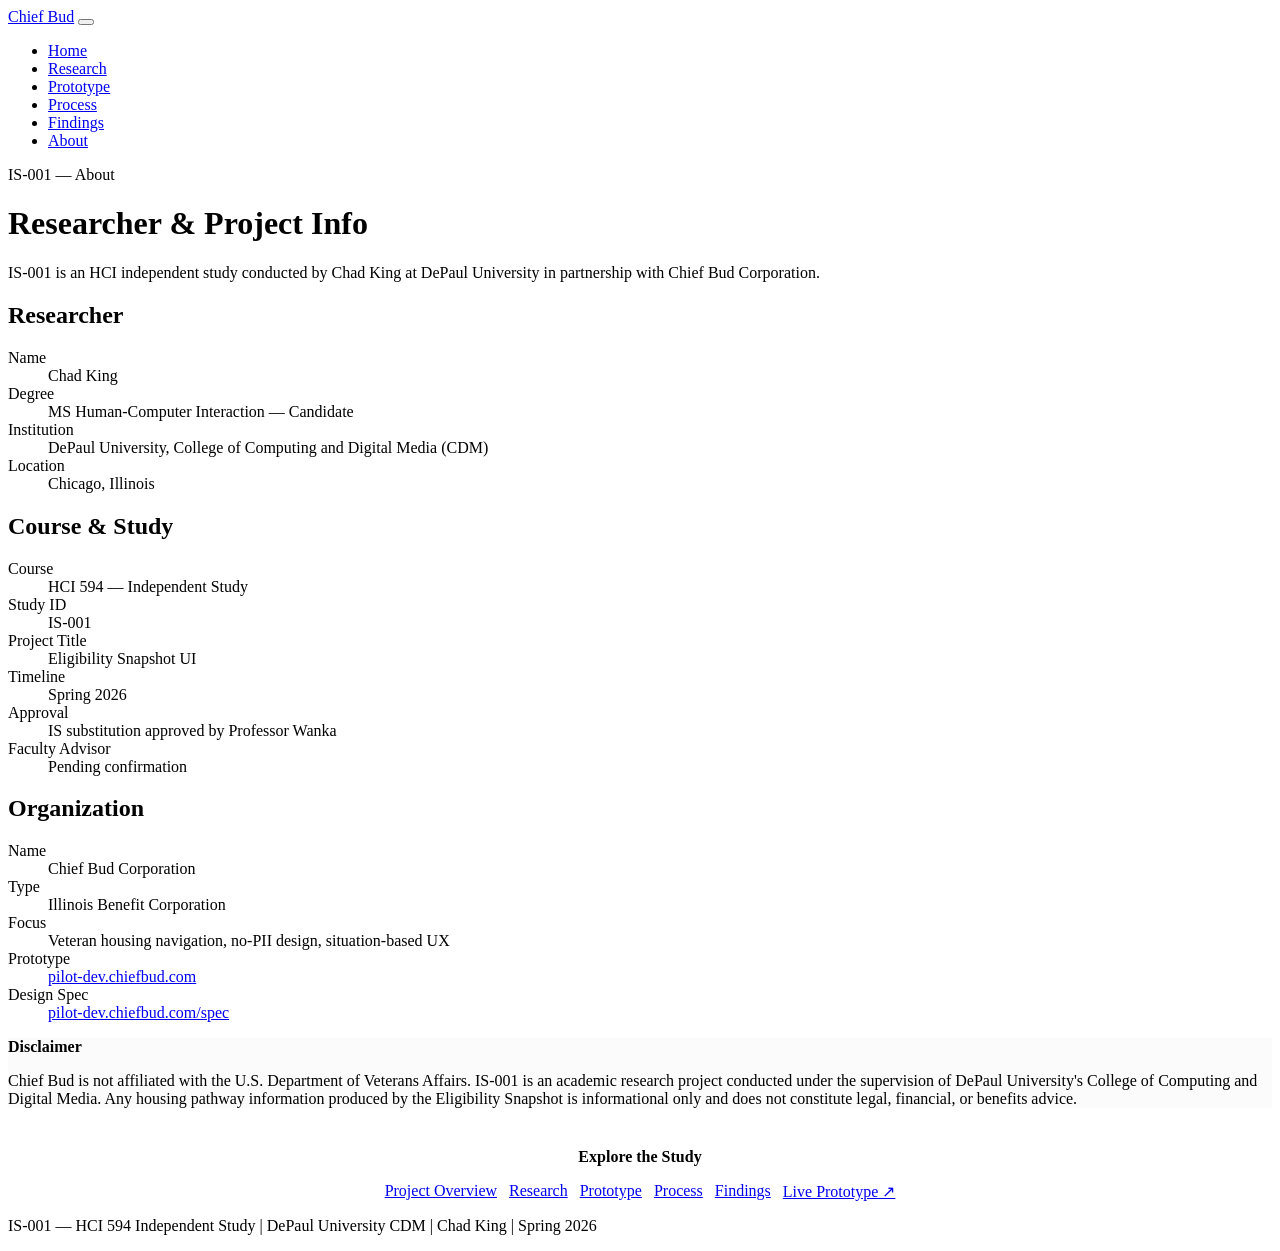
==== about.html @ e81b304a "feat: add about.html [IS-001 deploy]" ====
<!DOCTYPE html>
<html lang="en">
<head>
  <meta charset="UTF-8" />
  <meta name="viewport" content="width=device-width, initial-scale=1.0" />
  <title>About — IS-001 | DePaul HCI 594</title>
  <meta name="description" content="About IS-001: researcher Chad King, DePaul University HCI 594 Independent Study, Chief Bud Corporation, Spring 2026." />
  <link rel="stylesheet" href="assets/css/styles.css" />
</head>
<body>

  <!-- ===== NAV ===== -->
  <nav class="site-nav">
    <div class="nav-inner">
      <a href="index.html" class="nav-logo">Chief Bud</a>
      <button class="nav-toggle" aria-label="Toggle navigation" onclick="this.closest('nav').querySelector('.nav-links').classList.toggle('is-open')">
        <span></span><span></span><span></span>
      </button>
      <ul class="nav-links">
        <li><a href="index.html">Home</a></li>
        <li><a href="research.html">Research</a></li>
        <li><a href="prototype.html">Prototype</a></li>
        <li><a href="process.html">Process</a></li>
        <li><a href="findings.html">Findings</a></li>
        <li><a href="about.html" class="active">About</a></li>
      </ul>
    </div>
  </nav>

  <!-- ===== MAIN ===== -->
  <main class="site-main">
    <div class="container--narrow">

      <div class="page-header">
        <p class="page-header__eyebrow">IS-001 — About</p>
        <h1 class="page-header__title">Researcher &amp; Project Info</h1>
        <p class="page-header__desc">IS-001 is an HCI independent study conducted by Chad King at DePaul University in partnership with Chief Bud Corporation.</p>
      </div>

      <!-- Researcher -->
      <div class="about-card">
        <h2 class="about-card__heading">Researcher</h2>
        <dl class="dl-grid">
          <dt>Name</dt>
          <dd>Chad King</dd>
          <dt>Degree</dt>
          <dd>MS Human-Computer Interaction — Candidate</dd>
          <dt>Institution</dt>
          <dd>DePaul University, College of Computing and Digital Media (CDM)</dd>
          <dt>Location</dt>
          <dd>Chicago, Illinois</dd>
        </dl>
      </div>

      <!-- Course -->
      <div class="about-card">
        <h2 class="about-card__heading">Course &amp; Study</h2>
        <dl class="dl-grid">
          <dt>Course</dt>
          <dd>HCI 594 — Independent Study</dd>
          <dt>Study ID</dt>
          <dd>IS-001</dd>
          <dt>Project Title</dt>
          <dd>Eligibility Snapshot UI</dd>
          <dt>Timeline</dt>
          <dd>Spring 2026</dd>
          <dt>Approval</dt>
          <dd>IS substitution approved by Professor Wanka</dd>
          <dt>Faculty Advisor</dt>
          <dd>Pending confirmation</dd>
        </dl>
      </div>

      <!-- Organization -->
      <div class="about-card">
        <h2 class="about-card__heading">Organization</h2>
        <dl class="dl-grid">
          <dt>Name</dt>
          <dd>Chief Bud Corporation</dd>
          <dt>Type</dt>
          <dd>Illinois Benefit Corporation</dd>
          <dt>Focus</dt>
          <dd>Veteran housing navigation, no-PII design, situation-based UX</dd>
          <dt>Prototype</dt>
          <dd><a href="https://pilot-dev.chiefbud.com" target="_blank" rel="noopener">pilot-dev.chiefbud.com</a></dd>
          <dt>Design Spec</dt>
          <dd><a href="https://pilot-dev.chiefbud.com/spec" target="_blank" rel="noopener">pilot-dev.chiefbud.com/spec</a></dd>
        </dl>
      </div>

      <!-- Disclaimer -->
      <div class="about-card" style="border-color: rgba(163, 9%, 62%, 0.3); background-color: rgba(150,168,163,0.05);">
        <h2 class="about-card__heading" style="color: var(--color-text-muted); font-size: var(--text-base);">Disclaimer</h2>
        <p style="font-size: var(--text-sm); color: var(--color-text-muted); line-height: var(--leading-relaxed);">
          Chief Bud is not affiliated with the U.S. Department of Veterans Affairs. IS-001 is an academic research project conducted under the supervision of DePaul University's College of Computing and Digital Media. Any housing pathway information produced by the Eligibility Snapshot is informational only and does not constitute legal, financial, or benefits advice.
        </p>
      </div>

      <!-- Contact / Explore -->
      <div style="margin-top: 2.5rem; text-align: center;">
        <h2 class="section-title" style="font-size: var(--text-2xl); margin-bottom: 1rem;">Explore the Study</h2>
        <div style="display: flex; flex-wrap: wrap; gap: 0.75rem; justify-content: center;">
          <a href="index.html" class="btn btn--muted btn--md">Project Overview</a>
          <a href="research.html" class="btn btn--muted btn--md">Research</a>
          <a href="prototype.html" class="btn btn--muted btn--md">Prototype</a>
          <a href="process.html" class="btn btn--muted btn--md">Process</a>
          <a href="findings.html" class="btn btn--muted btn--md">Findings</a>
          <a href="https://pilot-dev.chiefbud.com" class="btn btn--primary btn--md" target="_blank" rel="noopener">Live Prototype ↗</a>
        </div>
      </div>

    </div>
  </main>

  <!-- ===== FOOTER ===== -->
  <footer class="site-footer">
    <p>IS-001 — HCI 594 Independent Study | DePaul University CDM | Chad King | Spring 2026</p>
  </footer>

</body>
</html>
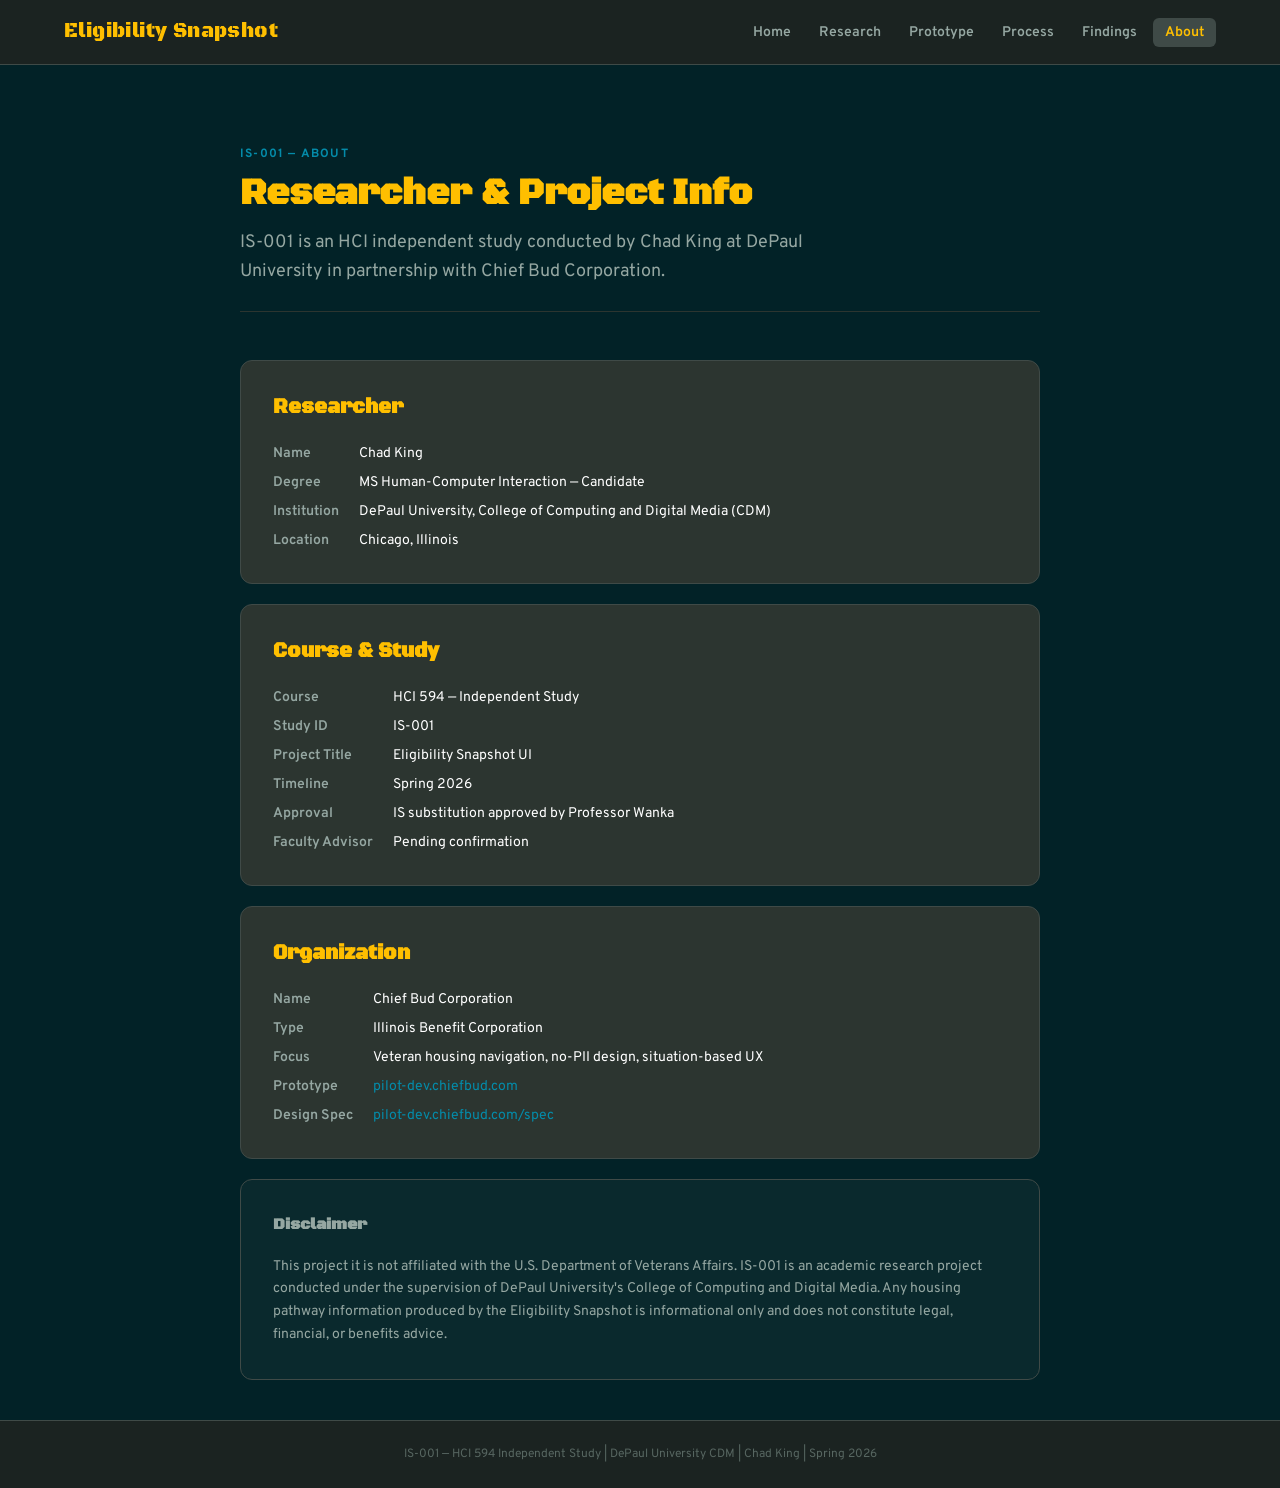
==== commit 37951301: "CDK-adjustments" ====
--- a/about.html
+++ b/about.html
@@ -12,7 +12,7 @@
   <!-- ===== NAV ===== -->
   <nav class="site-nav">
     <div class="nav-inner">
-      <a href="index.html" class="nav-logo">Chief Bud</a>
+      <a href="index.html" class="nav-logo">Eligibility Snapshot</a>
       <button class="nav-toggle" aria-label="Toggle navigation" onclick="this.closest('nav').querySelector('.nav-links').classList.toggle('is-open')">
         <span></span><span></span><span></span>
       </button>
@@ -92,22 +92,11 @@
       <div class="about-card" style="border-color: rgba(163, 9%, 62%, 0.3); background-color: rgba(150,168,163,0.05);">
         <h2 class="about-card__heading" style="color: var(--color-text-muted); font-size: var(--text-base);">Disclaimer</h2>
         <p style="font-size: var(--text-sm); color: var(--color-text-muted); line-height: var(--leading-relaxed);">
-          Chief Bud is not affiliated with the U.S. Department of Veterans Affairs. IS-001 is an academic research project conducted under the supervision of DePaul University's College of Computing and Digital Media. Any housing pathway information produced by the Eligibility Snapshot is informational only and does not constitute legal, financial, or benefits advice.
+          This project it is not affiliated with the U.S. Department of Veterans Affairs. IS-001 is an academic research project conducted under the supervision of DePaul University's College of Computing and Digital Media. Any housing pathway information produced by the Eligibility Snapshot is informational only and does not constitute legal, financial, or benefits advice.
         </p>
       </div>
 
-      <!-- Contact / Explore -->
-      <div style="margin-top: 2.5rem; text-align: center;">
-        <h2 class="section-title" style="font-size: var(--text-2xl); margin-bottom: 1rem;">Explore the Study</h2>
-        <div style="display: flex; flex-wrap: wrap; gap: 0.75rem; justify-content: center;">
-          <a href="index.html" class="btn btn--muted btn--md">Project Overview</a>
-          <a href="research.html" class="btn btn--muted btn--md">Research</a>
-          <a href="prototype.html" class="btn btn--muted btn--md">Prototype</a>
-          <a href="process.html" class="btn btn--muted btn--md">Process</a>
-          <a href="findings.html" class="btn btn--muted btn--md">Findings</a>
-          <a href="https://pilot-dev.chiefbud.com" class="btn btn--primary btn--md" target="_blank" rel="noopener">Live Prototype ↗</a>
-        </div>
-      </div>
+
 
     </div>
   </main>
--- a/assets/css/styles.css
+++ b/assets/css/styles.css
@@ -0,0 +1,1228 @@
+/* ============================================================
+   Chief Bud Design System — globals.css
+   IS-001 Eligibility Snapshot UI — DePaul HCI 594
+   ============================================================ */
+
+@import url('https://fonts.googleapis.com/css2?family=Black+Ops+One&family=Overpass:wght@400;600;700&display=swap');
+
+:root {
+  /* Brand Colors */
+  --color-cb-gold: hsl(45, 100%, 50%);
+  --color-cb-purple: hsl(267, 48%, 25%);
+  --color-cb-blue: hsl(191, 95%, 34%);
+  --color-cb-red: hsl(4, 71%, 62%);
+  --color-cb-green: hsl(188, 91%, 8%);
+  --color-cb-drab: hsl(119, 22%, 45%);
+  --color-cb-white: #FFFFFF;
+  --color-cb-black: #000000;
+
+  /* Grey Scale */
+  --color-cb-grey-950: hsl(163, 21%, 6%);
+  --color-cb-grey-900: hsl(165, 13%, 12%);
+  --color-cb-grey-800: hsl(147, 9%, 19%);
+  --color-cb-grey-700: hsl(164, 8%, 27%);
+  --color-cb-grey-600: hsl(160, 8%, 37%);
+  --color-cb-grey-500: hsl(161, 7%, 46%);
+  --color-cb-grey-400: hsl(163, 9%, 62%);
+  --color-cb-grey-300: hsl(164, 9%, 77%);
+  --color-cb-grey-200: hsl(163, 11%, 88%);
+  --color-cb-grey-100: hsl(165, 13%, 94%);
+  --color-cb-grey-50: hsl(180, 12%, 97%);
+
+  /* Semantic Aliases */
+  --color-surface: hsl(188, 91%, 8%);
+  --color-surface-raised: hsl(165, 13%, 12%);
+  --color-surface-card: hsl(147, 9%, 19%);
+  --color-primary: hsl(45, 100%, 50%);
+  --color-primary-fg: hsl(0, 0%, 0%);
+  --color-text-base: hsl(0, 0%, 100%);
+  --color-text-muted: hsl(163, 9%, 62%);
+  --color-text-subtle: hsl(160, 8%, 37%);
+  --color-border: hsl(164, 8%, 27%);
+  --color-border-subtle: hsl(147, 9%, 19%);
+  --color-accent: hsl(191, 95%, 34%);
+  --color-destructive: hsl(4, 71%, 62%);
+
+  /* Typography */
+  --font-display: 'Black Ops One', serif;
+  --font-sans: 'Overpass', sans-serif;
+
+  /* Type Scale */
+  --text-6xl: 3.75rem;
+  --text-5xl: 3rem;
+  --text-4xl: 2.25rem;
+  --text-3xl: 1.875rem;
+  --text-2xl: 1.5rem;
+  --text-xl: 1.25rem;
+  --text-lg: 1.125rem;
+  --text-base: 1rem;
+  --text-sm: 0.875rem;
+  --text-xs: 0.75rem;
+
+  /* Line Heights */
+  --leading-tight: 1.25;
+  --leading-snug: 1.375;
+  --leading-normal: 1.5;
+  --leading-relaxed: 1.625;
+}
+
+/* ============================================================
+   Reset & Base
+   ============================================================ */
+
+*, *::before, *::after {
+  box-sizing: border-box;
+  margin: 0;
+  padding: 0;
+}
+
+html {
+  font-size: 16px;
+  scroll-behavior: smooth;
+}
+
+body {
+  font-family: var(--font-sans);
+  font-size: var(--text-base);
+  line-height: var(--leading-normal);
+  color: var(--color-text-base);
+  background-color: var(--color-surface);
+  min-height: 100vh;
+  display: flex;
+  flex-direction: column;
+}
+
+a {
+  color: var(--color-accent);
+  text-decoration: none;
+  transition: color 120ms ease;
+}
+
+a:hover {
+  color: var(--color-primary);
+}
+
+img {
+  max-width: 100%;
+  height: auto;
+}
+
+/* ============================================================
+   Navigation
+   ============================================================ */
+
+.site-nav {
+  background-color: var(--color-surface-raised);
+  border-bottom: 1px solid var(--color-border);
+  position: sticky;
+  top: 0;
+  z-index: 100;
+}
+
+.nav-inner {
+  max-width: 1200px;
+  margin: 0 auto;
+  padding: 0 1.5rem;
+  display: flex;
+  align-items: center;
+  justify-content: space-between;
+  height: 64px;
+  gap: 2rem;
+}
+
+.nav-logo {
+  font-family: var(--font-display);
+  font-size: var(--text-xl);
+  color: var(--color-primary);
+  text-decoration: none;
+  white-space: nowrap;
+  letter-spacing: 0.02em;
+}
+
+.nav-logo:hover {
+  color: var(--color-primary);
+  opacity: 0.85;
+}
+
+.nav-links {
+  display: flex;
+  align-items: center;
+  gap: 0.25rem;
+  list-style: none;
+  flex-wrap: wrap;
+}
+
+.nav-links a {
+  font-family: var(--font-sans);
+  font-size: var(--text-sm);
+  font-weight: 600;
+  color: var(--color-text-muted);
+  text-decoration: none;
+  padding: 0.375rem 0.75rem;
+  border-radius: 6px;
+  transition: color 120ms ease, background-color 120ms ease;
+}
+
+.nav-links a:hover,
+.nav-links a.active {
+  color: var(--color-text-base);
+  background-color: var(--color-border);
+}
+
+.nav-links a.active {
+  color: var(--color-primary);
+}
+
+.nav-toggle {
+  display: none;
+  background: none;
+  border: none;
+  cursor: pointer;
+  padding: 0.5rem;
+  color: var(--color-text-base);
+}
+
+.nav-toggle span {
+  display: block;
+  width: 22px;
+  height: 2px;
+  background-color: currentColor;
+  margin: 5px 0;
+  transition: 120ms ease;
+}
+
+/* ============================================================
+   Main Content
+   ============================================================ */
+
+.site-main {
+  flex: 1;
+  padding: 2.5rem 1.5rem;
+}
+
+.container {
+  max-width: 1200px;
+  margin: 0 auto;
+}
+
+.container--narrow {
+  max-width: 800px;
+  margin: 0 auto;
+}
+
+/* ============================================================
+   Footer
+   ============================================================ */
+
+.site-footer {
+  background-color: var(--color-surface-raised);
+  border-top: 1px solid var(--color-border);
+  padding: 1.5rem;
+  text-align: center;
+}
+
+.site-footer p {
+  font-family: var(--font-sans);
+  font-size: var(--text-xs);
+  color: var(--color-text-subtle);
+  line-height: var(--leading-relaxed);
+}
+
+/* ============================================================
+   Hero Section
+   ============================================================ */
+
+.hero {
+  text-align: center;
+  padding: 4rem 0 3rem;
+}
+
+.hero__title {
+  font-family: var(--font-display);
+  font-size: var(--text-5xl);
+  color: var(--color-primary);
+  line-height: var(--leading-tight);
+  margin-bottom: 1rem;
+  letter-spacing: 0.02em;
+}
+
+.hero__subtitle {
+  font-family: var(--font-sans);
+  font-size: var(--text-xl);
+  color: var(--color-text-muted);
+  line-height: var(--leading-relaxed);
+  max-width: 640px;
+  margin: 0 auto 2.5rem;
+}
+
+/* ============================================================
+   Cards
+   ============================================================ */
+
+.card {
+  background-color: var(--color-surface-card);
+  border: 1px solid var(--color-border);
+  border-radius: 12px;
+  padding: 1.75rem;
+}
+
+.card__label {
+  font-family: var(--font-sans);
+  font-size: var(--text-xs);
+  font-weight: 700;
+  text-transform: uppercase;
+  letter-spacing: 0.1em;
+  color: var(--color-primary);
+  margin-bottom: 0.5rem;
+}
+
+.card__title {
+  font-family: var(--font-sans);
+  font-size: var(--text-xl);
+  font-weight: 700;
+  color: var(--color-text-base);
+  margin-bottom: 0.75rem;
+  line-height: var(--leading-snug);
+}
+
+.card__body {
+  font-family: var(--font-sans);
+  font-size: var(--text-base);
+  color: var(--color-text-muted);
+  line-height: var(--leading-relaxed);
+}
+
+.card-grid {
+  display: grid;
+  gap: 1.25rem;
+}
+
+.card-grid--2 {
+  grid-template-columns: repeat(2, 1fr);
+}
+
+.card-grid--3 {
+  grid-template-columns: repeat(3, 1fr);
+}
+
+/* ============================================================
+   Buttons
+   ============================================================ */
+
+.btn {
+  display: inline-flex;
+  align-items: center;
+  justify-content: center;
+  gap: 0.5rem;
+  font-family: var(--font-sans);
+  font-weight: 600;
+  border: none;
+  cursor: pointer;
+  text-decoration: none;
+  transition: background-color 120ms ease, transform 120ms ease;
+  white-space: nowrap;
+}
+
+.btn:active {
+  transform: scale(0.96);
+}
+
+/* Sizes */
+.btn--sm {
+  padding: 6px 12px;
+  font-size: 13px;
+  border-radius: 6px;
+}
+
+.btn--md {
+  padding: 10px 18px;
+  font-size: 15px;
+  border-radius: 8px;
+}
+
+.btn--lg {
+  padding: 14px 24px;
+  font-size: 17px;
+  border-radius: 10px;
+}
+
+/* Tones */
+.btn--primary {
+  background-color: var(--color-primary);
+  color: var(--color-primary-fg);
+}
+
+.btn--primary:hover {
+  background-color: #E6AC00;
+  color: var(--color-primary-fg);
+}
+
+.btn--accent {
+  background-color: var(--color-accent);
+  color: #FFFFFF;
+}
+
+.btn--accent:hover {
+  background-color: #037A94;
+  color: #FFFFFF;
+}
+
+.btn--destructive {
+  background-color: var(--color-destructive);
+  color: #FFFFFF;
+}
+
+.btn--destructive:hover {
+  background-color: #D0534A;
+  color: #FFFFFF;
+}
+
+.btn--muted {
+  background-color: var(--color-text-subtle);
+  color: #FFFFFF;
+}
+
+.btn--muted:hover {
+  background-color: #4A5754;
+  color: #FFFFFF;
+}
+
+/* ============================================================
+   Section Headings
+   ============================================================ */
+
+.section-title {
+  font-family: var(--font-display);
+  font-size: var(--text-3xl);
+  color: var(--color-primary);
+  line-height: var(--leading-tight);
+  margin-bottom: 0.5rem;
+}
+
+.section-subtitle {
+  font-size: var(--text-base);
+  color: var(--color-text-muted);
+  margin-bottom: 2rem;
+  max-width: 640px;
+}
+
+.section-block {
+  margin-bottom: 3.5rem;
+}
+
+/* ============================================================
+   Tables
+   ============================================================ */
+
+.table-wrap {
+  overflow-x: auto;
+  border-radius: 10px;
+  border: 1px solid var(--color-border);
+}
+
+table {
+  width: 100%;
+  border-collapse: collapse;
+  font-size: var(--text-sm);
+}
+
+thead {
+  background-color: var(--color-surface-raised);
+}
+
+thead th {
+  font-family: var(--font-sans);
+  font-weight: 700;
+  font-size: var(--text-xs);
+  text-transform: uppercase;
+  letter-spacing: 0.08em;
+  color: var(--color-text-muted);
+  padding: 0.75rem 1rem;
+  text-align: left;
+  border-bottom: 1px solid var(--color-border);
+  white-space: nowrap;
+}
+
+tbody tr {
+  border-bottom: 1px solid var(--color-border-subtle);
+  transition: background-color 120ms ease;
+}
+
+tbody tr:last-child {
+  border-bottom: none;
+}
+
+tbody tr:hover {
+  background-color: var(--color-surface-raised);
+}
+
+tbody td {
+  padding: 0.875rem 1rem;
+  color: var(--color-text-base);
+  vertical-align: top;
+  line-height: var(--leading-relaxed);
+}
+
+/* ============================================================
+   Badges / Status
+   ============================================================ */
+
+.badge {
+  display: inline-flex;
+  align-items: center;
+  padding: 3px 10px;
+  border-radius: 999px;
+  font-size: var(--text-xs);
+  font-weight: 700;
+  text-transform: uppercase;
+  letter-spacing: 0.08em;
+}
+
+.badge--complete {
+  background-color: rgba(90, 140, 90, 0.2);
+  color: #7EC87E;
+}
+
+.badge--in-progress {
+  background-color: rgba(4, 139, 168, 0.2);
+  color: var(--color-accent);
+}
+
+.badge--pending {
+  background-color: rgba(150, 168, 163, 0.15);
+  color: var(--color-text-muted);
+}
+
+/* ============================================================
+   Severity indicators
+   ============================================================ */
+
+.sev {
+  display: inline-flex;
+  align-items: center;
+  gap: 0.35rem;
+  font-size: var(--text-xs);
+  font-weight: 700;
+}
+
+.sev--1 { color: var(--color-text-muted); }
+.sev--2 { color: var(--color-cb-gold); }
+.sev--3 { color: var(--color-destructive); }
+.sev--4 { color: #FF4136; }
+
+/* ============================================================
+   Banner / Alert
+   ============================================================ */
+
+.banner {
+  padding: 1rem 1.5rem;
+  border-radius: 10px;
+  border: 1px solid;
+  margin-bottom: 2rem;
+  font-size: var(--text-sm);
+  line-height: var(--leading-relaxed);
+}
+
+.banner--accent {
+  background-color: rgba(4, 139, 168, 0.12);
+  border-color: rgba(4, 139, 168, 0.4);
+  color: #6BD6EC;
+}
+
+/* ============================================================
+   Color Swatches
+   ============================================================ */
+
+.swatch-grid {
+  display: flex;
+  flex-wrap: wrap;
+  gap: 0.75rem;
+  margin-top: 0.75rem;
+}
+
+.swatch {
+  display: flex;
+  flex-direction: column;
+  align-items: center;
+  gap: 0.375rem;
+}
+
+.swatch__color {
+  width: 56px;
+  height: 56px;
+  border-radius: 8px;
+  border: 1px solid var(--color-border);
+}
+
+.swatch__label {
+  font-size: var(--text-xs);
+  color: var(--color-text-muted);
+  text-align: center;
+  line-height: 1.3;
+}
+
+/* ============================================================
+   Detail / Info Lists
+   ============================================================ */
+
+.info-list {
+  list-style: none;
+  display: flex;
+  flex-direction: column;
+  gap: 0.625rem;
+}
+
+.info-list li {
+  display: flex;
+  gap: 0.5rem;
+  font-size: var(--text-sm);
+  line-height: var(--leading-relaxed);
+  color: var(--color-text-muted);
+}
+
+.info-list li::before {
+  content: '›';
+  color: var(--color-primary);
+  font-weight: 700;
+  flex-shrink: 0;
+  margin-top: 1px;
+}
+
+.dl-grid {
+  display: grid;
+  grid-template-columns: auto 1fr;
+  gap: 0.5rem 1.25rem;
+  font-size: var(--text-sm);
+}
+
+.dl-grid dt {
+  color: var(--color-text-muted);
+  font-weight: 600;
+  white-space: nowrap;
+}
+
+.dl-grid dd {
+  color: var(--color-text-base);
+}
+
+/* ============================================================
+   Divider
+   ============================================================ */
+
+.divider {
+  border: none;
+  border-top: 1px solid var(--color-border);
+  margin: 2.5rem 0;
+}
+
+/* ============================================================
+   Page header strip
+   ============================================================ */
+
+.page-header {
+  padding: 2.5rem 0 1.5rem;
+  border-bottom: 1px solid var(--color-border-subtle);
+  margin-bottom: 3rem;
+}
+
+.page-header__eyebrow {
+  font-size: var(--text-xs);
+  font-weight: 700;
+  text-transform: uppercase;
+  letter-spacing: 0.1em;
+  color: var(--color-accent);
+  margin-bottom: 0.5rem;
+}
+
+.page-header__title {
+  font-family: var(--font-display);
+  font-size: var(--text-4xl);
+  color: var(--color-primary);
+  line-height: var(--leading-tight);
+  margin-bottom: 0.75rem;
+}
+
+.page-header__desc {
+  font-size: var(--text-lg);
+  color: var(--color-text-muted);
+  max-width: 640px;
+  line-height: var(--leading-relaxed);
+}
+
+/* ============================================================
+   Artifact cards
+   ============================================================ */
+
+.artifact-card {
+  background-color: var(--color-surface-card);
+  border: 1px solid var(--color-border);
+  border-radius: 12px;
+  padding: 1.5rem;
+}
+
+.artifact-card__id {
+  font-size: var(--text-xs);
+  font-weight: 700;
+  letter-spacing: 0.1em;
+  color: var(--color-accent);
+  margin-bottom: 0.25rem;
+  text-transform: uppercase;
+}
+
+.artifact-card__title {
+  font-size: var(--text-lg);
+  font-weight: 700;
+  color: var(--color-text-base);
+  margin-bottom: 0.5rem;
+}
+
+.artifact-card__desc {
+  font-size: var(--text-sm);
+  color: var(--color-text-muted);
+  margin-bottom: 1rem;
+  line-height: var(--leading-relaxed);
+}
+
+.artifact-card__status {
+  display: inline-flex;
+  align-items: center;
+  gap: 0.4rem;
+  font-size: var(--text-xs);
+  font-weight: 600;
+  color: var(--color-text-subtle);
+}
+
+.artifact-card__status::before {
+  content: '';
+  display: block;
+  width: 6px;
+  height: 6px;
+  border-radius: 50%;
+  background-color: var(--color-text-subtle);
+}
+
+.artifact-card__status--ready::before {
+  background-color: #7EC87E;
+}
+
+.artifact-card__status--ready {
+  color: #7EC87E;
+}
+
+/* ============================================================
+   Protocol section
+   ============================================================ */
+
+.protocol-grid {
+  display: grid;
+  grid-template-columns: repeat(2, 1fr);
+  gap: 1.25rem;
+}
+
+.protocol-item {
+  background-color: var(--color-surface-card);
+  border: 1px solid var(--color-border);
+  border-radius: 10px;
+  padding: 1.25rem 1.5rem;
+}
+
+.protocol-item__label {
+  font-size: var(--text-xs);
+  font-weight: 700;
+  text-transform: uppercase;
+  letter-spacing: 0.08em;
+  color: var(--color-text-subtle);
+  margin-bottom: 0.375rem;
+}
+
+.protocol-item__value {
+  font-size: var(--text-base);
+  color: var(--color-text-base);
+  line-height: var(--leading-relaxed);
+}
+
+/* ============================================================
+   About page specifics
+   ============================================================ */
+
+.about-card {
+  background-color: var(--color-surface-card);
+  border: 1px solid var(--color-border);
+  border-radius: 12px;
+  padding: 2rem;
+}
+
+.about-card + .about-card {
+  margin-top: 1.25rem;
+}
+
+.about-card__heading {
+  font-family: var(--font-display);
+  font-size: var(--text-xl);
+  color: var(--color-primary);
+  margin-bottom: 1.25rem;
+}
+
+/* ============================================================
+   Findings empty state
+   ============================================================ */
+
+.empty-state {
+  background-color: var(--color-surface-card);
+  border: 1px dashed var(--color-border);
+  border-radius: 12px;
+  padding: 3rem 2rem;
+  text-align: center;
+}
+
+.empty-state__text {
+  font-size: var(--text-base);
+  color: var(--color-text-subtle);
+  line-height: var(--leading-relaxed);
+}
+
+/* ============================================================
+   Severity Key
+   ============================================================ */
+
+.sev-key {
+  display: flex;
+  flex-wrap: wrap;
+  gap: 1rem 2rem;
+  padding: 1rem 1.5rem;
+  background-color: var(--color-surface-card);
+  border: 1px solid var(--color-border);
+  border-radius: 10px;
+  font-size: var(--text-sm);
+}
+
+.sev-key__item {
+  display: flex;
+  align-items: center;
+  gap: 0.5rem;
+}
+
+/* ============================================================
+   Page Hero (research.html and inner pages)
+   ============================================================ */
+
+.page-hero {
+  background: linear-gradient(135deg, var(--color-cb-green) 0%, var(--color-surface-raised) 100%);
+  border-bottom: 1px solid var(--color-border);
+  padding: 3rem 1.5rem;
+  text-align: center;
+}
+
+.page-hero__title {
+  font-family: var(--font-display);
+  font-size: var(--text-4xl);
+  color: var(--color-primary);
+  line-height: var(--leading-tight);
+  margin-bottom: 0.5rem;
+}
+
+.page-hero__subtitle {
+  font-size: var(--text-base);
+  color: var(--color-text-muted);
+  max-width: 640px;
+  margin: 0 auto;
+  line-height: var(--leading-relaxed);
+}
+
+/* ============================================================
+   Section Header (research page sections)
+   ============================================================ */
+
+.section-header {
+  display: flex;
+  align-items: center;
+  gap: 1rem;
+  margin-bottom: 1.75rem;
+  padding-bottom: 0.75rem;
+  border-bottom: 2px solid var(--color-primary);
+}
+
+/* ============================================================
+   Doc Meta strip
+   ============================================================ */
+
+.doc-meta {
+  background-color: var(--color-surface-card);
+  border: 1px solid var(--color-border);
+  border-radius: 10px;
+  padding: 1rem 1.5rem;
+  margin-bottom: 3rem;
+  display: flex;
+  flex-wrap: wrap;
+  gap: 1.5rem;
+}
+
+.doc-meta-item {
+  font-size: var(--text-sm);
+}
+
+.doc-meta-item__label {
+  display: block;
+  font-size: var(--text-xs);
+  font-weight: 700;
+  text-transform: uppercase;
+  letter-spacing: 0.05em;
+  color: var(--color-text-subtle);
+  margin-bottom: 0.2rem;
+}
+
+.doc-meta-item__value {
+  color: var(--color-text-base);
+  font-weight: 600;
+}
+
+/* ============================================================
+   Methodology Block
+   ============================================================ */
+
+.methodology-block {
+  background-color: var(--color-surface-card);
+  border: 1px solid var(--color-border);
+  border-left: 4px solid var(--color-primary);
+  border-radius: 6px;
+  padding: 1.5rem 2rem;
+}
+
+.methodology-block__title {
+  font-family: var(--font-display);
+  color: var(--color-primary);
+  font-size: var(--text-base);
+  margin-bottom: 0.75rem;
+}
+
+.methodology-block__body {
+  color: var(--color-text-muted);
+  font-size: var(--text-sm);
+  line-height: var(--leading-relaxed);
+}
+
+/* ============================================================
+   Tag List (pill tags)
+   ============================================================ */
+
+.tag-list {
+  list-style: none;
+  display: flex;
+  flex-wrap: wrap;
+  gap: 0.5rem;
+  margin-top: 1rem;
+}
+
+.tag-list li,
+.tag-list span {
+  background-color: var(--color-surface-raised);
+  border: 1px solid var(--color-border);
+  color: var(--color-primary);
+  font-size: var(--text-xs);
+  font-weight: 600;
+  padding: 0.25rem 0.75rem;
+  border-radius: 20px;
+}
+
+/* ============================================================
+   Theme Grid and Cards
+   ============================================================ */
+
+.theme-grid {
+  display: grid;
+  grid-template-columns: repeat(auto-fit, minmax(300px, 1fr));
+  gap: 1.5rem;
+}
+
+.theme-card {
+  background-color: var(--color-surface-card);
+  border: 1px solid var(--color-border);
+  border-radius: 10px;
+  padding: 1.5rem;
+  transition: border-color 120ms ease, transform 120ms ease;
+}
+
+.theme-card:hover {
+  border-color: var(--color-primary);
+  transform: translateY(-2px);
+}
+
+.theme-card__number {
+  font-family: var(--font-display);
+  color: var(--color-primary);
+  font-size: var(--text-4xl);
+  line-height: 1;
+  margin-bottom: 0.5rem;
+}
+
+.theme-card__title {
+  font-size: var(--text-base);
+  font-weight: 700;
+  color: var(--color-text-base);
+  margin-bottom: 0.75rem;
+}
+
+.theme-card__body {
+  font-size: var(--text-sm);
+  color: var(--color-text-muted);
+  line-height: var(--leading-relaxed);
+  margin-bottom: 1rem;
+}
+
+.theme-card__implication {
+  background-color: var(--color-surface-raised);
+  border-radius: 6px;
+  padding: 0.75rem 1rem;
+}
+
+.theme-card__implication-label {
+  display: block;
+  font-size: var(--text-xs);
+  font-weight: 700;
+  text-transform: uppercase;
+  letter-spacing: 0.05em;
+  color: var(--color-primary);
+  margin-bottom: 0.35rem;
+}
+
+.theme-card__implication-body {
+  display: block;
+  font-size: var(--text-sm);
+  color: var(--color-text-muted);
+  line-height: var(--leading-relaxed);
+}
+
+/* ============================================================
+   Implication Grid and Cards
+   ============================================================ */
+
+.implication-grid {
+  display: grid;
+  grid-template-columns: repeat(auto-fit, minmax(280px, 1fr));
+  gap: 1rem;
+}
+
+.implication-card {
+  background-color: var(--color-surface-card);
+  border: 1px solid var(--color-border);
+  border-radius: 8px;
+  padding: 1.25rem;
+  display: flex;
+  gap: 1rem;
+  align-items: flex-start;
+}
+
+.implication-card__num {
+  background-color: var(--color-primary);
+  color: var(--color-primary-fg);
+  font-family: var(--font-display);
+  font-size: var(--text-base);
+  width: 32px;
+  height: 32px;
+  border-radius: 50%;
+  display: flex;
+  align-items: center;
+  justify-content: center;
+  flex-shrink: 0;
+}
+
+.implication-card__body {
+  font-size: var(--text-sm);
+  color: var(--color-text-muted);
+  line-height: var(--leading-relaxed);
+}
+
+.implication-card__body strong {
+  color: var(--color-text-base);
+}
+
+/* ============================================================
+   Gaps List
+   ============================================================ */
+
+.gaps-list {
+  display: flex;
+  flex-direction: column;
+  gap: 1rem;
+}
+
+.gap-item {
+  background-color: var(--color-surface-card);
+  border: 1px solid var(--color-border);
+  border-left: 4px solid var(--color-accent);
+  border-radius: 6px;
+  padding: 1.25rem 1.5rem;
+  display: flex;
+  gap: 1rem;
+  align-items: flex-start;
+}
+
+.gap-item__icon {
+  color: var(--color-accent);
+  font-size: var(--text-lg);
+  flex-shrink: 0;
+  margin-top: 1px;
+}
+
+.gap-item__body {
+  font-size: var(--text-sm);
+  color: var(--color-text-muted);
+  line-height: var(--leading-relaxed);
+}
+
+.gap-item__body strong {
+  color: var(--color-text-base);
+}
+
+/* ============================================================
+   Sources Block
+   ============================================================ */
+
+.sources-block {
+  background-color: var(--color-surface-card);
+  border: 1px solid var(--color-border);
+  border-radius: 10px;
+  padding: 1.5rem 2rem;
+}
+
+.sources-block__title {
+  font-family: var(--font-display);
+  color: var(--color-primary);
+  font-size: var(--text-base);
+  margin-bottom: 1rem;
+}
+
+.sources-list {
+  list-style: none;
+  counter-reset: source-counter;
+  display: flex;
+  flex-direction: column;
+  gap: 0.75rem;
+}
+
+.sources-list li {
+  counter-increment: source-counter;
+  font-size: var(--text-sm);
+  color: var(--color-text-muted);
+  line-height: var(--leading-relaxed);
+  padding-left: 2.25rem;
+  position: relative;
+}
+
+.sources-list li::before {
+  content: counter(source-counter);
+  position: absolute;
+  left: 0;
+  background-color: var(--color-primary);
+  color: var(--color-primary-fg);
+  font-family: var(--font-display);
+  font-size: var(--text-xs);
+  width: 22px;
+  height: 22px;
+  border-radius: 50%;
+  display: flex;
+  align-items: center;
+  justify-content: center;
+  top: 1px;
+}
+
+.sources-note {
+  margin-top: 1rem;
+  font-size: var(--text-xs);
+  color: var(--color-text-subtle);
+  font-style: italic;
+}
+
+/* ============================================================
+   Responsive — research page additions
+   ============================================================ */
+
+@media (max-width: 768px) {
+  .page-hero__title {
+    font-size: var(--text-3xl);
+  }
+
+  .theme-grid,
+  .implication-grid {
+    grid-template-columns: 1fr;
+  }
+
+  .doc-meta {
+    gap: 1rem;
+  }
+}
+
+/* ============================================================
+   Responsive
+   ============================================================ */
+
+@media (max-width: 768px) {
+  .nav-links {
+    display: none;
+    flex-direction: column;
+    position: absolute;
+    top: 64px;
+    left: 0;
+    right: 0;
+    background-color: var(--color-surface-raised);
+    border-bottom: 1px solid var(--color-border);
+    padding: 1rem;
+    gap: 0.25rem;
+  }
+
+  .nav-links.is-open {
+    display: flex;
+  }
+
+  .nav-toggle {
+    display: block;
+  }
+
+  .site-nav {
+    position: relative;
+  }
+
+  .hero__title {
+    font-size: var(--text-4xl);
+  }
+
+  .hero__subtitle {
+    font-size: var(--text-base);
+  }
+
+  .card-grid--2,
+  .card-grid--3 {
+    grid-template-columns: 1fr;
+  }
+
+  .protocol-grid {
+    grid-template-columns: 1fr;
+  }
+
+  .page-header__title {
+    font-size: var(--text-3xl);
+  }
+
+  .section-title {
+    font-size: var(--text-2xl);
+  }
+
+  .table-wrap {
+    font-size: var(--text-xs);
+  }
+}
+
+@media (max-width: 480px) {
+  .hero__title {
+    font-size: var(--text-3xl);
+  }
+
+  .site-main {
+    padding: 1.5rem 1rem;
+  }
+
+  .btn--lg {
+    padding: 12px 20px;
+    font-size: 15px;
+  }
+}
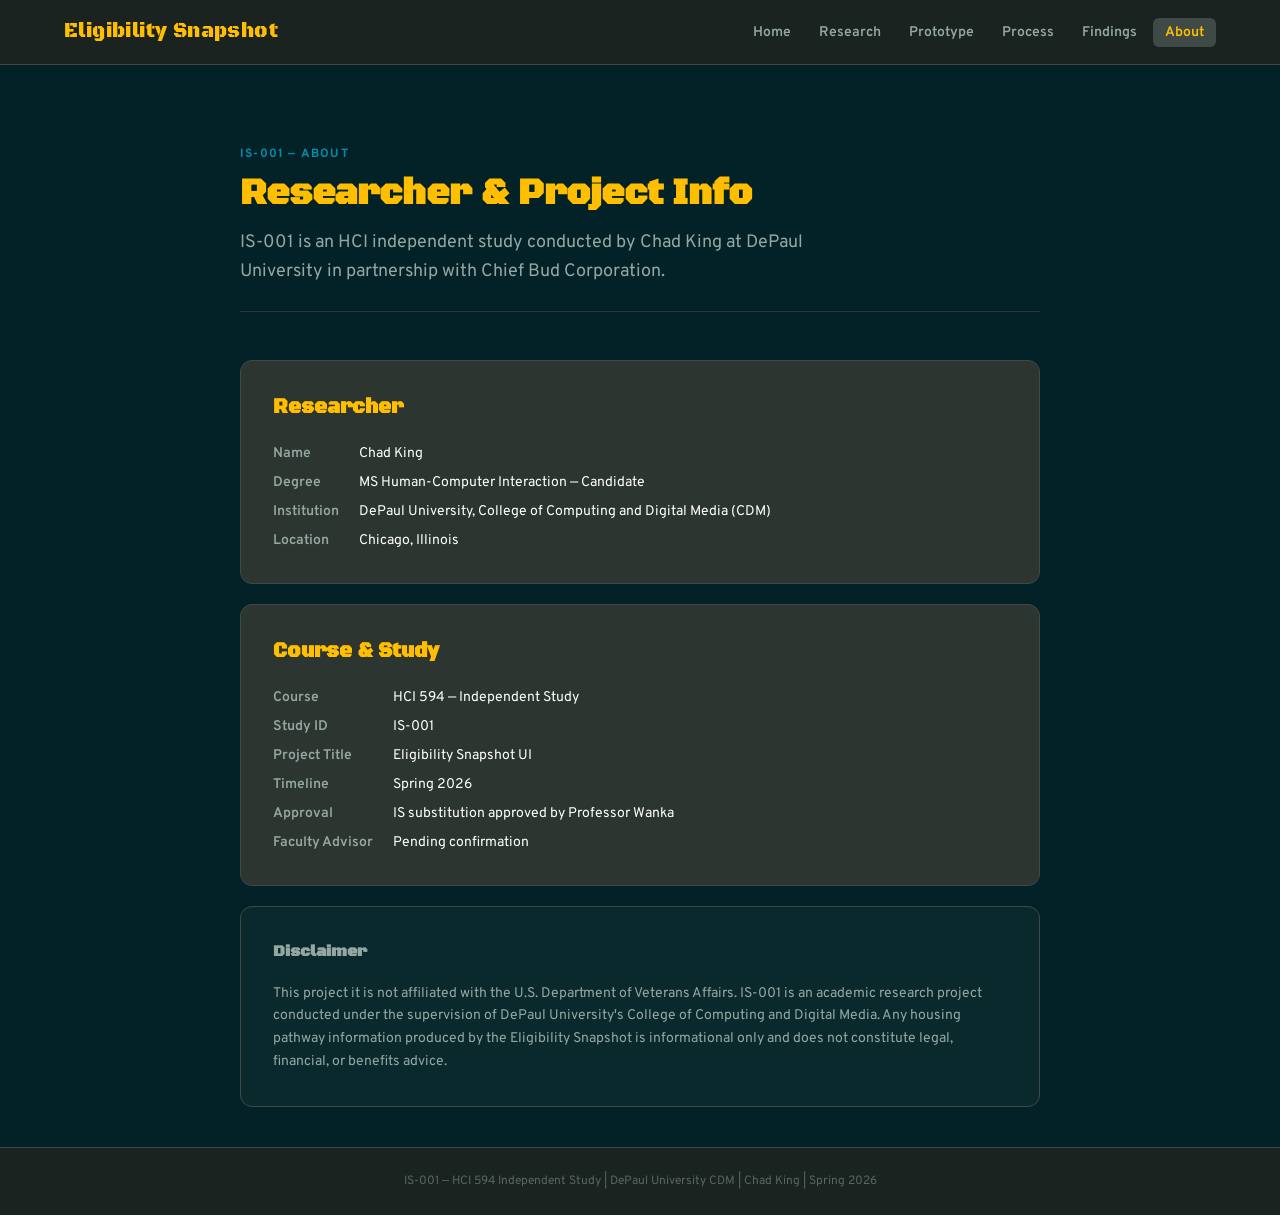
==== commit 574aa9db: "Content edit" ====
--- a/about.html
+++ b/about.html
@@ -71,22 +71,6 @@
         </dl>
       </div>
 
-      <!-- Organization -->
-      <div class="about-card">
-        <h2 class="about-card__heading">Organization</h2>
-        <dl class="dl-grid">
-          <dt>Name</dt>
-          <dd>Chief Bud Corporation</dd>
-          <dt>Type</dt>
-          <dd>Illinois Benefit Corporation</dd>
-          <dt>Focus</dt>
-          <dd>Veteran housing navigation, no-PII design, situation-based UX</dd>
-          <dt>Prototype</dt>
-          <dd><a href="https://pilot-dev.chiefbud.com" target="_blank" rel="noopener">pilot-dev.chiefbud.com</a></dd>
-          <dt>Design Spec</dt>
-          <dd><a href="https://pilot-dev.chiefbud.com/spec" target="_blank" rel="noopener">pilot-dev.chiefbud.com/spec</a></dd>
-        </dl>
-      </div>
 
       <!-- Disclaimer -->
       <div class="about-card" style="border-color: rgba(163, 9%, 62%, 0.3); background-color: rgba(150,168,163,0.05);">
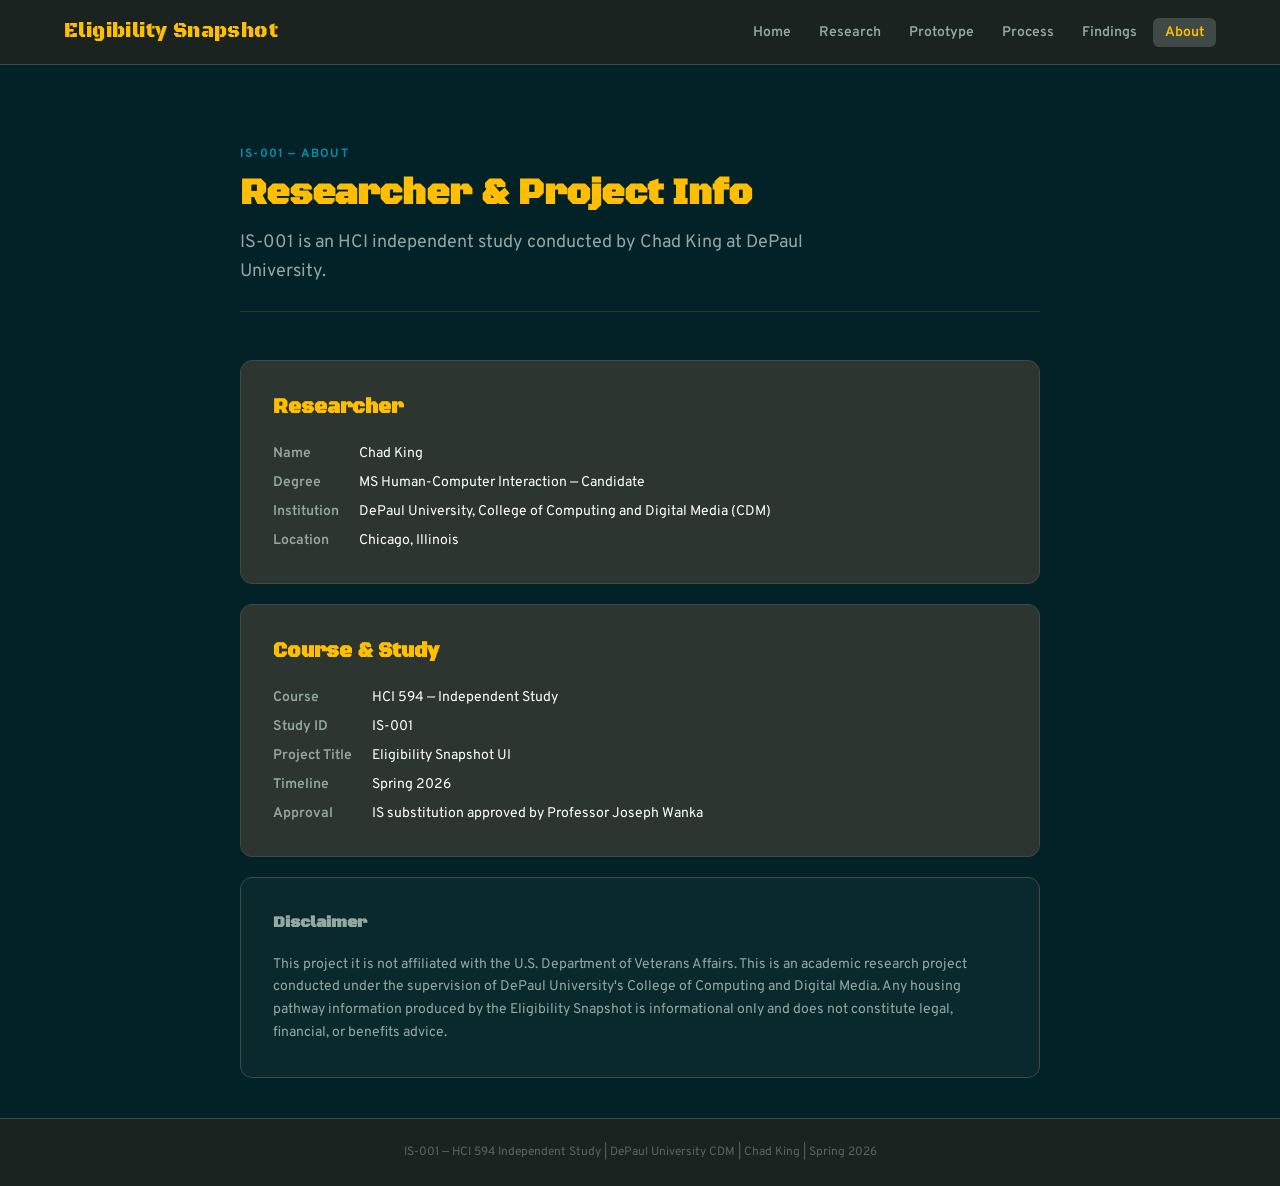
==== commit d4b703bd: "minor changes" ====
--- a/about.html
+++ b/about.html
@@ -34,7 +34,7 @@
       <div class="page-header">
         <p class="page-header__eyebrow">IS-001 — About</p>
         <h1 class="page-header__title">Researcher &amp; Project Info</h1>
-        <p class="page-header__desc">IS-001 is an HCI independent study conducted by Chad King at DePaul University in partnership with Chief Bud Corporation.</p>
+        <p class="page-header__desc">IS-001 is an HCI independent study conducted by Chad King at DePaul University.</p>
       </div>
 
       <!-- Researcher -->
@@ -65,9 +65,8 @@
           <dt>Timeline</dt>
           <dd>Spring 2026</dd>
           <dt>Approval</dt>
-          <dd>IS substitution approved by Professor Wanka</dd>
-          <dt>Faculty Advisor</dt>
-          <dd>Pending confirmation</dd>
+          <dd>IS substitution approved by Professor Joseph Wanka</dd>
+
         </dl>
       </div>
 
@@ -76,7 +75,7 @@
       <div class="about-card" style="border-color: rgba(163, 9%, 62%, 0.3); background-color: rgba(150,168,163,0.05);">
         <h2 class="about-card__heading" style="color: var(--color-text-muted); font-size: var(--text-base);">Disclaimer</h2>
         <p style="font-size: var(--text-sm); color: var(--color-text-muted); line-height: var(--leading-relaxed);">
-          This project it is not affiliated with the U.S. Department of Veterans Affairs. IS-001 is an academic research project conducted under the supervision of DePaul University's College of Computing and Digital Media. Any housing pathway information produced by the Eligibility Snapshot is informational only and does not constitute legal, financial, or benefits advice.
+          This project it is not affiliated with the U.S. Department of Veterans Affairs. This is an academic research project conducted under the supervision of DePaul University's College of Computing and Digital Media. Any housing pathway information produced by the Eligibility Snapshot is informational only and does not constitute legal, financial, or benefits advice.
         </p>
       </div>
 
